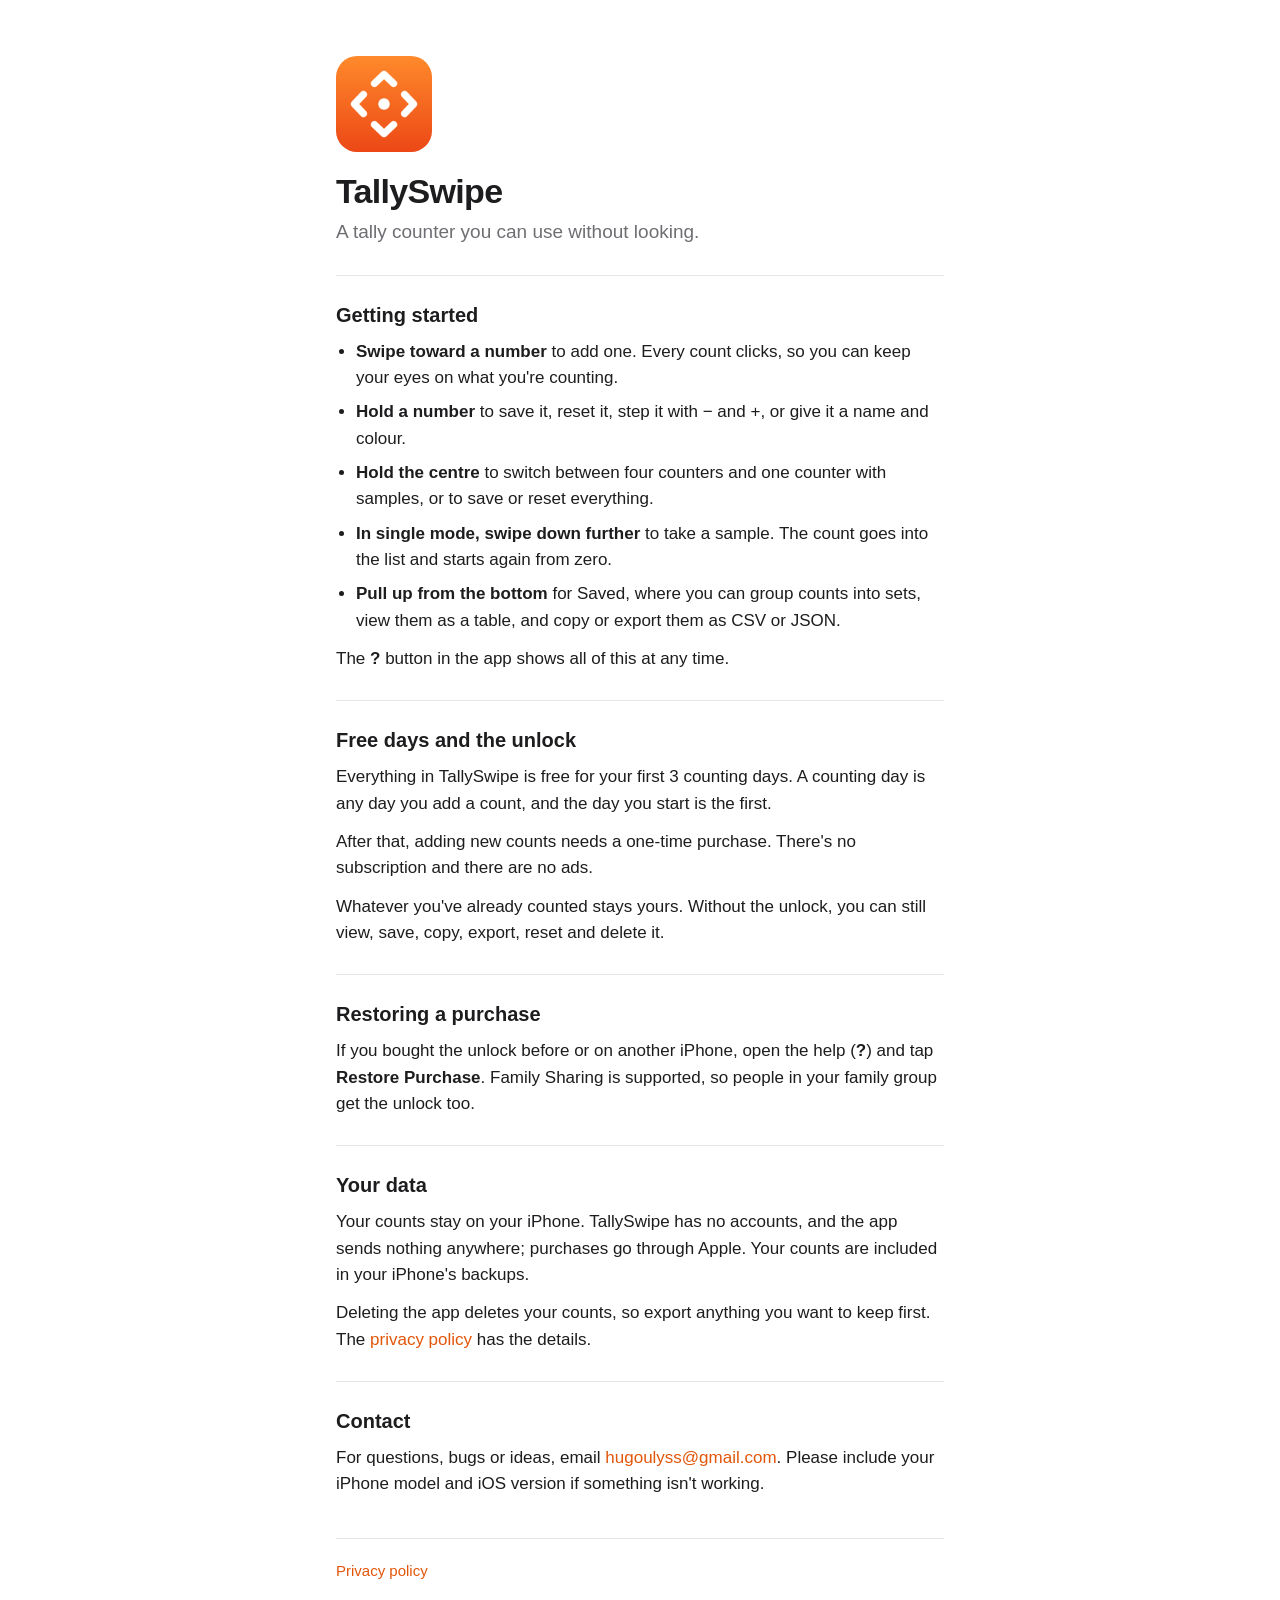
==== index.html @ f2cbf807 "Add the Support and Privacy site and its publish script Co-Authored-By: Claude Opus 5.5 (1M context)" ====
<!doctype html>
<html lang="en">
<head>
<meta charset="utf-8">
<meta name="viewport" content="width=device-width, initial-scale=1">
<title>TallySwipe Support</title>
<meta name="description" content="Help and contact for TallySwipe, the iPhone tally counter you can use without looking.">
<link rel="icon" href="favicon.png">
<link rel="apple-touch-icon" href="icon.png">
<link rel="stylesheet" href="style.css">
</head>
<body>
<main>
  <header>
    <img src="icon.png" width="96" height="96" alt="">
    <h1>TallySwipe</h1>
    <p class="lede">A tally counter you can use without looking.</p>
  </header>

  <section>
    <h2>Getting started</h2>
    <ul>
      <li><strong>Swipe toward a number</strong> to add one. Every count clicks, so you can keep your eyes on what you're counting.</li>
      <li><strong>Hold a number</strong> to save it, reset it, step it with − and +, or give it a name and colour.</li>
      <li><strong>Hold the centre</strong> to switch between four counters and one counter with samples, or to save or reset everything.</li>
      <li><strong>In single mode, swipe down further</strong> to take a sample. The count goes into the list and starts again from zero.</li>
      <li><strong>Pull up from the bottom</strong> for Saved, where you can group counts into sets, view them as a table, and copy or export them as CSV or JSON.</li>
    </ul>
    <p>The <strong>?</strong> button in the app shows all of this at any time.</p>
  </section>

  <section>
    <h2>Free days and the unlock</h2>
    <p>Everything in TallySwipe is free for your first 3 counting days. A counting day is any day you add a count, and the day you start is the first.</p>
    <p>After that, adding new counts needs a one-time purchase. There's no subscription and there are no ads.</p>
    <p>Whatever you've already counted stays yours. Without the unlock, you can still view, save, copy, export, reset and delete it.</p>
  </section>

  <section>
    <h2>Restoring a purchase</h2>
    <p>If you bought the unlock before or on another iPhone, open the help (<strong>?</strong>) and tap <strong>Restore Purchase</strong>. Family Sharing is supported, so people in your family group get the unlock too.</p>
  </section>

  <section>
    <h2>Your data</h2>
    <p>Your counts stay on your iPhone. TallySwipe has no accounts, and the app sends nothing anywhere; purchases go through Apple. Your counts are included in your iPhone's backups.</p>
    <p>Deleting the app deletes your counts, so export anything you want to keep first. The <a href="privacy.html">privacy policy</a> has the details.</p>
  </section>

  <section>
    <h2>Contact</h2>
    <p>For questions, bugs or ideas, email <a href="mailto:hugoulyss@gmail.com?subject=TallySwipe">hugoulyss@gmail.com</a>. Please include your iPhone model and iOS version if something isn't working.</p>
  </section>

  <footer>
    <a href="privacy.html">Privacy policy</a>
  </footer>
</main>
</body>
</html>
---- style.css ----
:root {
  --bg: #ffffff;
  --text: #1d1d1f;
  --secondary: #6e6e73;
  --rule: #e5e5ea;
  --accent: #e2560a;
  color-scheme: light dark;
}

@media (prefers-color-scheme: dark) {
  :root {
    --bg: #000000;
    --text: #f5f5f7;
    --secondary: #98989d;
    --rule: #2c2c2e;
    --accent: #ff7a33;
  }
}

* { box-sizing: border-box; }

body {
  margin: 0;
  background: var(--bg);
  color: var(--text);
  font: 17px/1.55 -apple-system, BlinkMacSystemFont, "Helvetica Neue", Helvetica, Arial, sans-serif;
  -webkit-text-size-adjust: 100%;
}

main {
  max-width: 640px;
  margin: 0 auto;
  padding: 56px 16px 64px;
}

header img {
  display: block;
  border-radius: 22%;
  margin-bottom: 20px;
}

h1 {
  font-size: 34px;
  line-height: 1.15;
  margin: 0 0 6px;
  letter-spacing: -0.02em;
}

h2 {
  font-size: 20px;
  margin: 0 0 8px;
}

section {
  border-top: 1px solid var(--rule);
  padding-top: 24px;
  margin-top: 28px;
}

p { margin: 0 0 12px; }

ul { margin: 0 0 12px; padding-left: 20px; }

li { margin-bottom: 8px; }

.lede {
  font-size: 19px;
  color: var(--secondary);
}

.meta {
  color: var(--secondary);
  font-size: 15px;
}

.back {
  display: inline-block;
  margin-bottom: 16px;
  font-weight: 600;
}

a {
  color: var(--accent);
  text-decoration: none;
}

a:hover { text-decoration: underline; }

footer {
  border-top: 1px solid var(--rule);
  margin-top: 40px;
  padding-top: 20px;
  font-size: 15px;
}
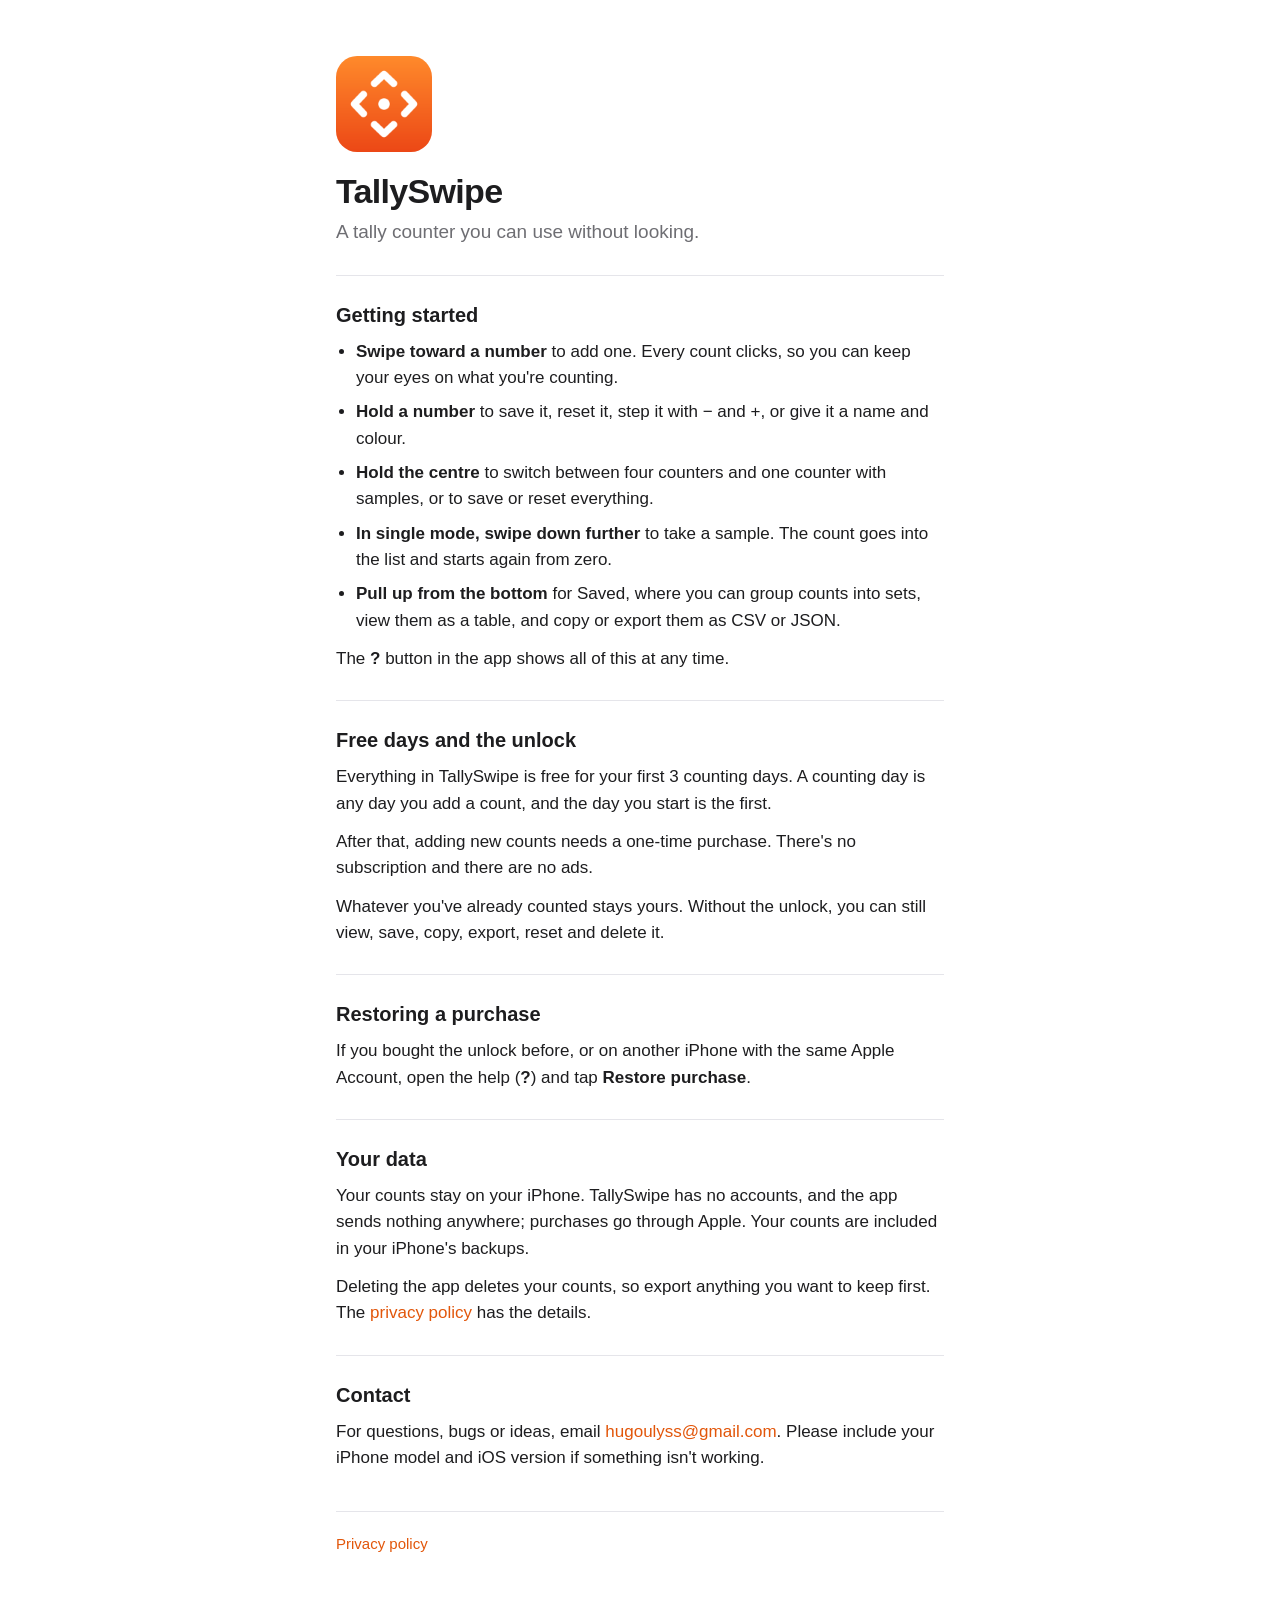
==== commit 9a0491af: "Support page: no Family Sharing for the unlock Co-Authored-By: Claude Opus 5.5 (1M context) <noreply" ====
--- a/index.html
+++ b/index.html
@@ -38,7 +38,7 @@
 
   <section>
     <h2>Restoring a purchase</h2>
-    <p>If you bought the unlock before or on another iPhone, open the help (<strong>?</strong>) and tap <strong>Restore Purchase</strong>. Family Sharing is supported, so people in your family group get the unlock too.</p>
+    <p>If you bought the unlock before, or on another iPhone with the same Apple Account, open the help (<strong>?</strong>) and tap <strong>Restore purchase</strong>.</p>
   </section>
 
   <section>
